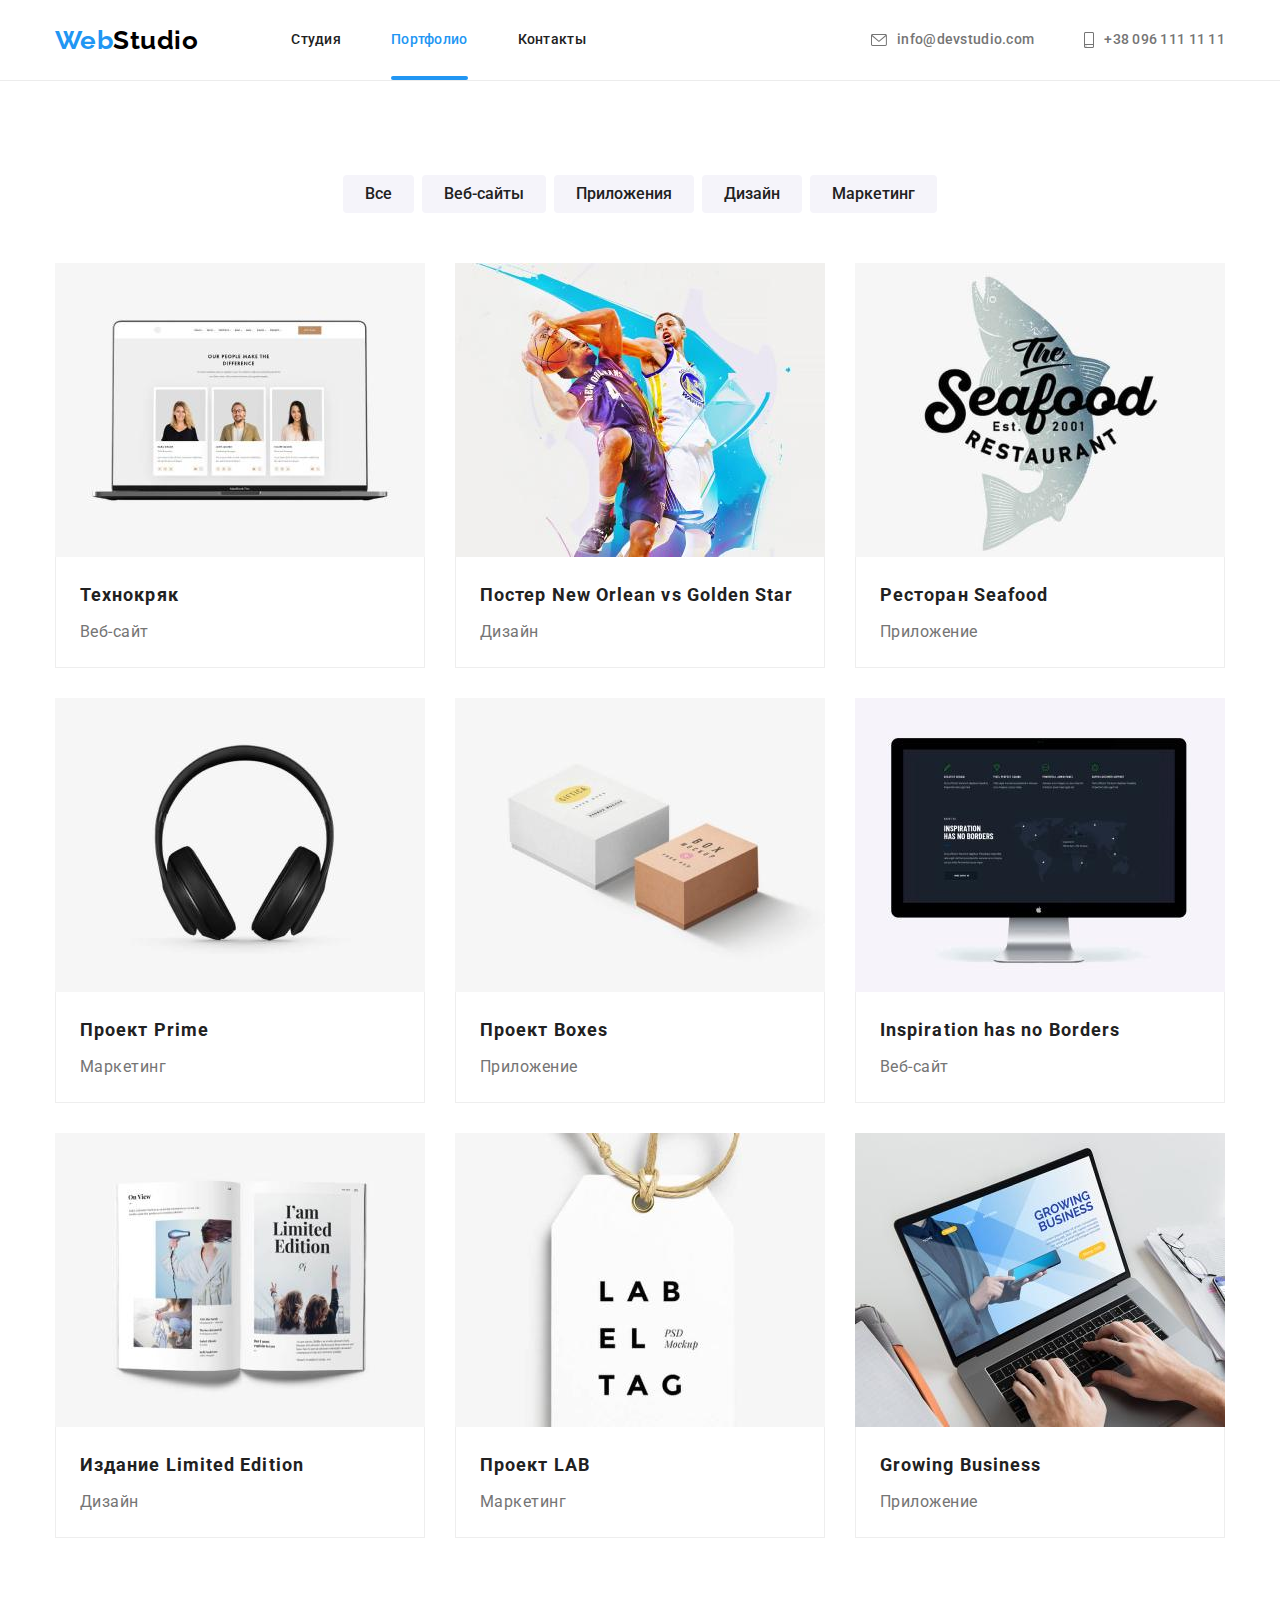
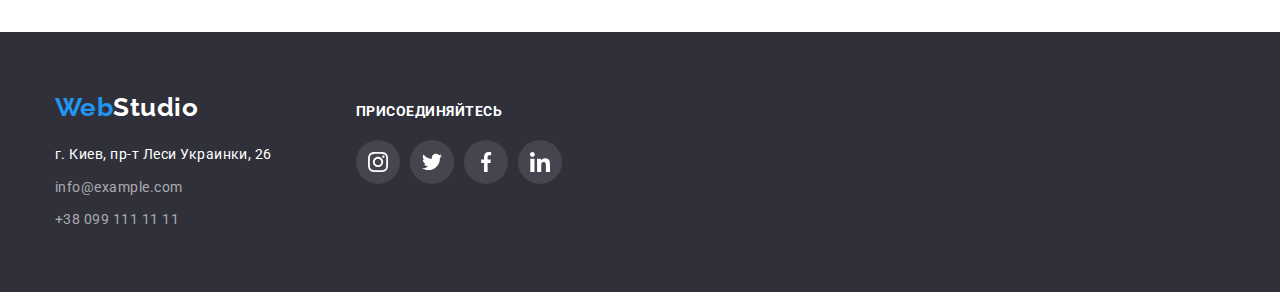
==== portfolio.html @ 0a761961 "add hw5 files" ====
<!DOCTYPE html>
<html lang="ru">
  <head>
    <meta charset="UTF-8" />
    <meta http-equiv="X-UA-Compatible" content="IE=edge" />
    <meta name="viewport" content="width=device-width, initial-scale=1.0" />
    <title>Портфолио</title>
    <link rel="preconnect" href="https://fonts.googleapis.com" />
    <link rel="preconnect" href="https://fonts.gstatic.com" crossorigin />
    <link
      href="https://fonts.googleapis.com/css2?family=Raleway:wght@700&family=Roboto:wght@400;500;700;900&display=swap"
      rel="stylesheet"
    />
    <link
      rel="stylesheet"
      href="https://cdnjs.cloudflare.com/ajax/libs/modern-normalize/1.1.0/modern-normalize.min.css"
    />
    <link rel="stylesheet" href="./css/styles.css" />
  </head>
  <body>
    <!--Шапка -->
    <header class="page-header">
      <div class="container main-nav">
        <a href="./index.html" lang="en" class="logo">
          <span class="accent">Web</span>Studio</a
        >

        <nav>
          <ul class="menu-nav">
            <li class="item">
              <a href="./index.html" class="link">Студия</a>
            </li>
            <li class="item">
              <a href="./portfolio.html" class="link current">Портфолио</a>
            </li>
            <li class="item"><a href="" class="link">Контакты</a></li>
          </ul>
        </nav>

        <ul class="header-contacts">
          <li class="item">
            <a href="mailto:info@devstudio.com" class="link"
              ><svg class="mail-icon" width="16" height="12">
                <use href="./images/icons.svg#icon-envelope"></use>
              </svg>
              info@devstudio.com</a
            >
          </li>
          <li class="item">
            <a href="tel:+380961111111" class="link"
              ><svg class="mail-icon" width="10" height="16">
                <use href="./images/icons.svg#icon-smartphone"></use></svg
              >+38 096 111 11 11
            </a>
          </li>
        </ul>
      </div>
    </header>

    <!--Уникальная часть сайта-->
    <main>
      <section class="section">
        <div class="container">
          <h1 class="section-title visually-hidden">Портфолио</h1>
          <ul class="filters">
            <li class="item">
              <button type="button" class="button secondary">Все</button>
            </li>
            <li class="item">
              <button type="button" class="button secondary">Веб-сайты</button>
            </li>
            <li class="item">
              <button type="button" class="button secondary">Приложения</button>
            </li>
            <li class="item">
              <button type="button" class="button secondary">Дизайн</button>
            </li>
            <li class="item">
              <button type="button" class="button secondary">Маркетинг</button>
            </li>
          </ul>

          <ul class="portfolio">
            <li class="item">
              <a href="" class="link"
                ><div class="portfolio-overlay">
                  <img
                    src="./images/laptop.jpg"
                    alt="Изображение сайта на экране ноутбука"
                    width="370"
                  />
                  <p class="portfolio-overlay-text">
                    Технокряк это современная площадка распространения
                    коронавируса. Компании используют эту платформу для
                    цифрового шпионажа и атак на защищённые сервера конкурентов.
                  </p>
                </div>
                <div class="portfolio-card">
                  <h2 class="title">Технокряк</h2>
                  <p class="text">Веб-сайт</p>
                </div>
              </a>
            </li>
            <li class="item">
              <a href="" class="link"
                ><div class="portfolio-overlay">
                  <img
                    src="./images/poster.jpg"
                    alt="Два баскетболиста с мячом"
                    width="370"
                  />
                  <p class="portfolio-overlay-text">
                    Технокряк это современная площадка распространения
                    коронавируса. Компании используют эту платформу для
                    цифрового шпионажа и атак на защищённые сервера конкурентов.
                  </p>
                </div>
                <div class="portfolio-card">
                  <h2 class="title">
                    Постер
                    <span lang="en">New Orlean vs Golden Star</span>
                  </h2>
                  <p class="text">Дизайн</p>
                </div>
              </a>
            </li>
            <li class="item">
              <a href="" class="link"
                ><div class="portfolio-overlay">
                  <img
                    src="./images/restourant.jpg"
                    alt="Логотип ресторана"
                    width="370"
                  />
                  <p class="portfolio-overlay-text">
                    Технокряк это современная площадка распространения
                    коронавируса. Компании используют эту платформу для
                    цифрового шпионажа и атак на защищённые сервера конкурентов.
                  </p>
                </div>
                <div class="portfolio-card">
                  <h2 class="title">Ресторан <span lang="en">Seafood</span></h2>
                  <p class="text">Приложение</p>
                </div>
              </a>
            </li>
            <li class="item">
              <a href="" class="link"
                ><div class="portfolio-overlay">
                  <img
                    src="./images/headphones.jpg"
                    alt="Наушники"
                    width="370"
                  />
                  <p class="portfolio-overlay-text">
                    Технокряк это современная площадка распространения
                    коронавируса. Компании используют эту платформу для
                    цифрового шпионажа и атак на защищённые сервера конкурентов.
                  </p>
                </div>
                <div class="portfolio-card">
                  <h2 class="title">Проект <span lang="en">Prime</span></h2>
                  <p class="text">Маркетинг</p>
                </div>
              </a>
            </li>
            <li class="item">
              <a href="" class="link"
                ><div class="portfolio-overlay">
                  <img src="./images/boxes.jpg" alt="Две коробки" width="370" />
                  <p class="portfolio-overlay-text">
                    Технокряк это современная площадка распространения
                    коронавируса. Компании используют эту платформу для
                    цифрового шпионажа и атак на защищённые сервера конкурентов.
                  </p>
                </div>
                <div class="portfolio-card">
                  <h2 class="title">Проект <span lang="en">Boxes</span></h2>
                  <p class="text">Приложение</p>
                </div>
              </a>
            </li>
            <li class="item">
              <a href="" class="link"
                ><div class="portfolio-overlay">
                  <img src="./images/site.jpg" alt="Сайт" width="370" />
                  <p class="portfolio-overlay-text">
                    Технокряк это современная площадка распространения
                    коронавируса. Компании используют эту платформу для
                    цифрового шпионажа и атак на защищённые сервера конкурентов.
                  </p>
                </div>
                <div class="portfolio-card">
                  <h2 lang="en" class="title">Inspiration has no Borders</h2>
                  <p class="text">Веб-сайт</p>
                </div>
              </a>
            </li>
            <li class="item">
              <a href="" class="link"
                ><div class="portfolio-overlay">
                  <img
                    src="./images/edition.jpg"
                    alt="Разворот издания"
                    width="370"
                  />
                  <p class="portfolio-overlay-text">
                    Технокряк это современная площадка распространения
                    коронавируса. Компании используют эту платформу для
                    цифрового шпионажа и атак на защищённые сервера конкурентов.
                  </p>
                </div>
                <div class="portfolio-card">
                  <h2 class="title">
                    Издание <span lang="en">Limited Edition</span>
                  </h2>
                  <p class="text">Дизайн</p>
                </div>
              </a>
            </li>
            <li class="item">
              <a href="" class="link"
                ><div class="portfolio-overlay">
                  <img src="./images/label.jpg" alt="Бирка" width="370" />
                  <p class="portfolio-overlay-text">
                    Технокряк это современная площадка распространения
                    коронавируса. Компании используют эту платформу для
                    цифрового шпионажа и атак на защищённые сервера конкурентов.
                  </p>
                </div>
                <div class="portfolio-card">
                  <h2 class="title">Проект <span lang="en">LAB</span></h2>
                  <p class="text">Маркетинг</p>
                </div>
              </a>
            </li>
            <li class="item">
              <a href="" class="link"
                ><div class="portfolio-overlay">
                  <img
                    src="./images/app.jpg"
                    alt="Приложение на экране ноутбука"
                    width="370"
                  />
                  <p class="portfolio-overlay-text">
                    Технокряк это современная площадка распространения
                    коронавируса. Компании используют эту платформу для
                    цифрового шпионажа и атак на защищённые сервера конкурентов.
                  </p>
                </div>
                <div class="portfolio-card">
                  <h2 lang="en" class="title">Growing Business</h2>
                  <p class="text">Приложение</p>
                </div>
              </a>
            </li>
          </ul>
        </div>
      </section>
    </main>

    <!--Подвал-->
    <footer class="footer">
      <div class="container footer-container">
        <div class="footer-contacts">
          <a href="./index.html" lang="en" class="logo">
            <span class="accent">Web</span>Studio</a
          >
          <address class="address">
            <ul>
              <li class="item">
                <a
                  href="https://goo.gl/maps/eB3fRAmNxH7wxSkm9"
                  target="_blank"
                  rel="norefferer noopener"
                  class="address-link link"
                  >г. Киев, пр-т Леси Украинки, 26</a
                >
              </li>
              <li class="item">
                <a href="mailto:info@example.com" class="address-contacts link"
                  >info@example.com</a
                >
              </li>
              <li class="item">
                <a href="tel:+380991111111" class="address-contacts link"
                  >+38 099 111 11 11</a
                >
              </li>
            </ul>
          </address>
        </div>
        <div class="footer-social">
          <p class="social-text">присоединяйтесь</p>
          <ul class="footer-social-list social-list">
            <li class="social-item">
              <a href="" class="social-link"
                ><svg class="social-icon">
                  <use href="./images/icons.svg#icon-instagram"></use></svg
              ></a>
            </li>
            <li class="social-item">
              <a href="" class="social-link"
                ><svg class="social-icon">
                  <use href="./images/icons.svg#icon-twitter"></use></svg
              ></a>
            </li>
            <li class="social-item">
              <a href="" class="social-link"
                ><svg class="social-icon">
                  <use href="./images/icons.svg#icon-facebook"></use></svg
              ></a>
            </li>
            <li class="social-item">
              <a href="" class="social-link"
                ><svg class="social-icon">
                  <use href="./images/icons.svg#icon-linkedin"></use></svg
              ></a>
            </li>
          </ul>
        </div>
      </div>
    </footer>
  </body>
</html>
---- css/styles.css ----
:root {
  --primary-text-color: #757575;
  --title-text-color: #212121;
  --logo-color: #000000;
  --accent-color: #2196f3;
  --primary-btn-accent: #188ce8;
  --primary-white-color: #ffffff;
  --header-border-color: #ececec;
  --portfolio-border-color: #eeeeee;
  --hero-bg-color: #c4c4c4;
  --bright-bg-color: #f5f4fa;
  --primary-icon-color: #afb1b8;
  --footer-bg-color: #2f303a;
  --footer-contacts-text: rgba(255, 255, 255, 0.6);
  --footer-icon-bg: rgba(255, 255, 255, 0.1);
}
body {
  background-color: var(--primary-white-color);

  color: var(--primary-text-color);
  font-family: 'Roboto', sans-serif;
  letter-spacing: 0.03em;
}
.accent {
  color: var(--accent-color);
}
.link {
  text-decoration: none;
}
ul {
  padding: 0;
  margin: 0;

  list-style: none;
}
img {
  display: block;
}
/* мой личный reset */
h1,
h2,
h3,
h4,
h5,
h6,
p {
  margin-top: 0;
  margin-bottom: 0;
}
.visually-hidden {
  position: absolute;
  white-space: nowrap;
  width: 1px;
  height: 1px;
  overflow: hidden;
  border: 0;
  padding: 0;
  clip: rect(0 0 0 0);
  clip-path: inset(50%);
  margin: -1px;
}

/* section */
.section {
  padding-top: 94px;
  padding-bottom: 94px;
}
.section-title {
  margin-bottom: 50px;

  color: var(--title-text-color);
  font-size: 36px;
  line-height: 1.17;
}

/* button или btn */
.button {
  border: none;
  /* border: transparent; (прозрачная)*/
  border-radius: 4px;

  text-decoration: none;
  cursor: pointer;
}

/* container */
.container {
  width: 1200px;
  padding-left: 15px;
  padding-right: 15px;
  margin-left: auto;
  margin-right: auto;
}

/* шапка */
.page-header {
  border-bottom: 1px solid var(--header-border-color);
}
/* main nav */
.main-nav {
  display: flex;
  align-items: center;
}
/* logo */
.logo {
  color: var(--logo-color);
  font-family: 'Raleway', sans-serif;
  font-weight: 700;
  font-size: 26px;
  line-height: 1.19;
  text-decoration: none;
}
.page-header .logo {
  margin-right: 93px;
}

/* menu nav */
.menu-nav {
  display: flex;
}
.menu-nav .item + .item {
  margin-left: 50px;
}
.menu-nav .item {
  position: relative;
}
.menu-nav .link {
  display: block;
  padding-top: 32px;
  padding-bottom: 32px;

  color: var(--title-text-color);
  font-weight: 500;
  font-size: 14px;
  line-height: 1.14;
  letter-spacing: 0.02em;

  transition: color 250ms cubic-bezier(0.4, 0, 0.2, 1);
}
.menu-nav .link.current {
  color: var(--accent-color);
}
.link.current::after {
  position: absolute;
  bottom: 0;

  content: '';
  display: block;
  width: 100%;
  height: 4px;
  background-color: var(--accent-color);
  border-radius: 2px;
}
.menu-nav .link:hover,
.menu-nav .link:focus {
  color: var(--accent-color);
}
/* contacts */
.header-contacts {
  display: flex;
  margin-left: auto;
}
.header-contacts .item + .item {
  margin-left: 50px;
}

.header-contacts .link {
  display: flex;
  align-items: center;

  /* расширяет поле ховера */
  padding-top: 32px;
  padding-bottom: 32px;

  color: var(--primary-text-color);
  font-weight: 500;
  font-size: 14px;
  line-height: 1.14;
  letter-spacing: 0.02em;

  transition: color 250ms cubic-bezier(0.4, 0, 0.2, 1);
}
.header-contacts .link:hover,
.header-contacts .link:focus {
  color: var(--accent-color);
}
.mail-icon {
  margin-right: 10px;
  fill: currentColor;
}

/* Ситили для index.html */
/* hero */
.hero {
  text-align: center;
  padding-top: 200px;
  padding-bottom: 200px;
  background-color: var(--hero-bg-color);

  /* фон-картинка */
  max-width: 1600px;
  min-height: 600px;
  margin-left: auto;
  margin-right: auto;
  background-image: linear-gradient(
      rgba(47, 48, 58, 0.4),
      rgba(47, 48, 58, 0.4)
    ),
    url(../images/web-studio.jpg);
  background-repeat: no-repeat;
  background-position: center;
  background-size: cover;
}
.hero-title {
  width: 696px;
  margin-left: auto;
  margin-right: auto;
  margin-bottom: 30px;

  color: var(--primary-white-color);
  font-weight: 900;
  font-size: 44px;
  line-height: 1.36;
  letter-spacing: 0.06em;
  text-transform: uppercase;
}
.button.primary {
  background-color: var(--accent-color);
  padding-top: 10px;
  padding-bottom: 10px;
  padding-left: 32px;
  padding-right: 32px;
  box-shadow: 0px 4px 4px rgba(0, 0, 0, 0.15);
  min-width: 200px;

  color: var(--primary-white-color);
  font-weight: 700;
  font-size: 16px;
  line-height: 1.87;
  letter-spacing: 0.06em;

  transition: background-color 250ms cubic-bezier(0.4, 0, 0.2, 1);
}
.button.primary:hover,
.button.primary:focus {
  background-color: var(--primary-btn-accent);
}
/* features */
.features {
  display: flex;
}
.features .item {
  flex-basis: calc((100% - 30px * 3) / 4);
}

.features .item + .item {
  margin-left: 30px;
}
.features-item-bg {
  height: 120px;
  background: var(--bright-bg-color);
  border-radius: 4px;
  display: flex;
  justify-content: center;
  align-items: center;
  margin-bottom: 30px;
}
.features-item-icon {
  width: 70px;
  height: 70px;
}

.features .title {
  margin-bottom: 10px;

  color: var(--title-text-color);
  font-size: 14px;
  line-height: 1.14;
  text-transform: uppercase;
}
.features .text {
  font-size: 14px;
  line-height: 1.71;
}
/* our-work */
.our-work {
  text-align: center;
  padding-top: 0;
}
.work {
  display: flex;
}
.work .item + .item {
  margin-left: 30px;
}
.work .item {
  position: relative;
}
.work-item-title {
  position: absolute;
  bottom: 0;
  padding-top: 27px;
  padding-bottom: 27px;

  width: 100%;
  min-height: 70px;

  background-color: rgba(47, 48, 58, 0.8);
  font-weight: 700;
  font-size: 14px;
  line-height: 1.14;
  text-transform: uppercase;
  color: var(--primary-white-color);
}
/* our-team */
.our-team {
  text-align: center;
  background-color: var(--bright-bg-color);

  font-size: 16px;
  line-height: 1.19;
}
.team {
  display: flex;
}
.team .item {
  background: var(--primary-white-color);
  box-shadow: 0px 1px 3px rgba(0, 0, 0, 0.12), 0px 1px 1px rgba(0, 0, 0, 0.14),
    0px 2px 1px rgba(0, 0, 0, 0.2);
  border-radius: 0px 0px 4px 4px;
  padding-bottom: 30px;
}
.team .item + .item {
  margin-left: 30px;
}
.team-card {
  padding-top: 30px;
  padding-bottom: 16px;
}
.team .title {
  margin-bottom: 10px;

  color: var(--title-text-color);
  font-weight: 500;
  font-size: 16px;
}
/* ? .team-social {} */
.social-list {
  display: flex;
  justify-content: center;
}
.social-item {
  width: 44px;
  height: 44px;
  margin-right: 10px;
}
.social-item:last-child {
  margin-right: 0;
}
.social-link {
  width: 100%;
  height: 100%;
  background-color: var(--primary-white-color);
  border-radius: 50%;
  display: flex;
  justify-content: center;
  align-items: center;

  transition: background-color 250ms cubic-bezier(0.4, 0, 0.2, 1);
}
.social-link:hover,
.social-link:focus {
  background-color: var(--accent-color);
}

.social-icon {
  width: 20px;
  height: 20px;
  fill: var(--primary-icon-color);

  transition: fill 250ms cubic-bezier(0.4, 0, 0.2, 1);
}
.social-link:hover .social-icon,
.social-link:focus .social-icon {
  fill: var(--primary-white-color);
}
/* clients */
.clients {
  text-align: center;
}
.clients-list {
  display: flex;
  justify-content: center;
}
.clients-item {
  width: 170px;
  height: 92px;
  margin-right: 30px;
}
.clients-item:last-child {
  margin-right: 0;
}
.clients-link {
  width: 100%;
  height: 100%;
  background-color: var(--primary-white-color);
  border: 1px solid var(--primary-icon-color);
  border-radius: 4px;

  display: flex;
  justify-content: center;
  align-items: center;

  transition: border 250ms cubic-bezier(0.4, 0, 0.2, 1);
}
.clients-link:hover,
.clients-link:focus {
  border: 1px solid var(--accent-color);
}
.clients-icon {
  width: 106px;
  height: 60px;
  fill: var(--primary-icon-color);

  transition: fill 250ms cubic-bezier(0.4, 0, 0.2, 1);
}
.clients-link:hover .clients-icon,
.clients-link:focus .clients-icon {
  fill: var(--accent-color);
}

/* Стили для portfolio.html */
/* filters */
.filters {
  display: flex;
  justify-content: center;
  margin-bottom: 50px;
}
.filters .item + .item {
  margin-left: 8px;
}
/* .filters .item:not(:last-child) {
  margin-right: 8px;
}  аналог*/
.button.secondary {
  background-color: var(--bright-bg-color);
  padding-top: 6px;
  padding-bottom: 6px;
  padding-left: 22px;
  padding-right: 22px;

  color: var(--title-text-color);
  font-weight: 500;
  font-size: 16px;
  line-height: 1.62;

  transition: background-color 250ms cubic-bezier(0.4, 0, 0.2, 1),
    box-shadow 250ms cubic-bezier(0.4, 0, 0.2, 1);
}
.button.secondary:hover,
.button.secondary:focus {
  background-color: var(--accent-color);
  box-shadow: 0px 3px 1px rgba(0, 0, 0, 0.1), 0px 1px 2px rgba(0, 0, 0, 0.08),
    0px 2px 2px rgba(0, 0, 0, 0.12);

  color: var(--primary-white-color);
}
/* portfolio */
.portfolio {
  display: flex;
  flex-wrap: wrap;
}
.portfolio .item {
  flex-basis: calc((100% - 2 * 30px) / 3);
  margin-right: 30px;
  margin-bottom: 30px;

  transition: box-shadow 250ms cubic-bezier(0.4, 0, 0.2, 1);
}
.portfolio .link {
  display: block;
}
.portfolio .link:hover {
  box-shadow: 0px 1px 1px rgba(0, 0, 0, 0.12), 0px 4px 4px rgba(0, 0, 0, 0.06),
    1px 4px 6px rgba(0, 0, 0, 0.16);
}
.portfolio .item:nth-child(3n) {
  margin-right: 0;
}
.portfolio .item:nth-last-child(-n + 3) {
  margin-bottom: 0;
}
.portfolio-overlay {
  position: relative;
  overflow: hidden;
}
.portfolio-overlay-text {
  position: absolute;
  top: 0;
  left: 0;
  transform: translateY(100%);

  height: 100%;
  padding-top: 63px;
  padding-right: 24px;
  padding-bottom: 63px;
  padding-left: 24px;

  background-color: rgba(33, 150, 243, 0.9);
  font-size: 18px;
  line-height: 1.56;
  color: var(--primary-white-color);

  transition: transform 250ms cubic-bezier(0.4, 0, 0.2, 1);
}
.portfolio .link:hover .portfolio-overlay-text {
  transform: translateY(0);
}
.portfolio-card {
  padding-top: 20px;
  padding-right: 24px;
  padding-bottom: 20px;
  padding-left: 24px;
  border-right: 1px solid var(--portfolio-border-color);
  border-bottom: 1px solid var(--portfolio-border-color);
  border-left: 1px solid var(--portfolio-border-color);
}
.portfolio .title {
  margin-bottom: 4px;

  color: var(--title-text-color);
  font-size: 18px;
  line-height: 2;
  letter-spacing: 0.06em;
}
.portfolio .text {
  color: var(--primary-text-color);
  font-size: 16px;
  line-height: 1.87;
}

/* footer */
.footer {
  background-color: var(--footer-bg-color);
  padding-top: 60px;
  padding-bottom: 60px;
}
.footer-container {
  display: flex;
  align-items: baseline;
}
.footer .logo {
  color: var(--primary-white-color);
}

.address {
  margin-top: 20px;
  width: 231px;

  font-style: normal;
  font-size: 14px;
  line-height: 1.71;
}
.address .item + .item {
  margin-top: 9px;
}
.address-link {
  /* display: block; */
  color: var(--primary-white-color);

  transition: color 250ms cubic-bezier(0.4, 0, 0.2, 1);
}
.address-contacts {
  display: inline-block;

  color: var(--footer-contacts-text);

  transition: color 250ms cubic-bezier(0.4, 0, 0.2, 1);
}
.address-link:hover,
.address-link:focus,
.address-contacts:hover,
.address-contacts:focus {
  color: var(--accent-color);
}
.footer-social {
  margin-left: 70px;
  width: 206px;
}
.social-text {
  margin-bottom: 20px;

  font-weight: 700;
  font-size: 14px;
  line-height: 1.14;
  text-transform: uppercase;
  color: #ffffff;
}
.footer-social-list .social-link {
  background-color: var(--footer-icon-bg);
}
.footer-social-list .social-icon {
  fill: var(--primary-white-color);
}
.footer-social-list .social-link:hover,
.footer-social-list .social-link:focus {
  background-color: var(--accent-color);
}

/* modal */
.backdrop {
  position: fixed;
  top: 0;
  /* left: 0; */
  transition: opacity 777ms cubic-bezier(0.57, 0.33, 0, 0.64);

  width: 100vw;
  height: 100vh;

  background-color: rgba(0, 0, 0, 0.2);
}
.backdrop.is-hidden {
  visibility: hidden;
  opacity: 0;
  pointer-events: none;
}
/* scale opacity */
.modal {
  position: absolute;
  top: 50%;
  left: 50%;
  transform: translate(-50%, -50%);

  min-width: 528px;
  min-height: 581px;

  background-color: var(--primary-white-color);
  box-shadow: 0px 1px 3px rgba(0, 0, 0, 0.12), 0px 1px 1px rgba(0, 0, 0, 0.14),
    0px 2px 1px rgba(0, 0, 0, 0.2);
  border-radius: 4px;
}

.button.close {
  position: absolute;
  top: 8px;
  right: 8px;

  display: flex;
  justify-content: center;
  align-items: center;
  width: 30px;
  height: 30px;

  background-color: var(--primary-white-color);
  border: 1px solid rgba(0, 0, 0, 0.1);
  border-radius: 50%;
  box-sizing: border-box;
}
.close-modal-icon {
  fill: var(--logo-color);
}
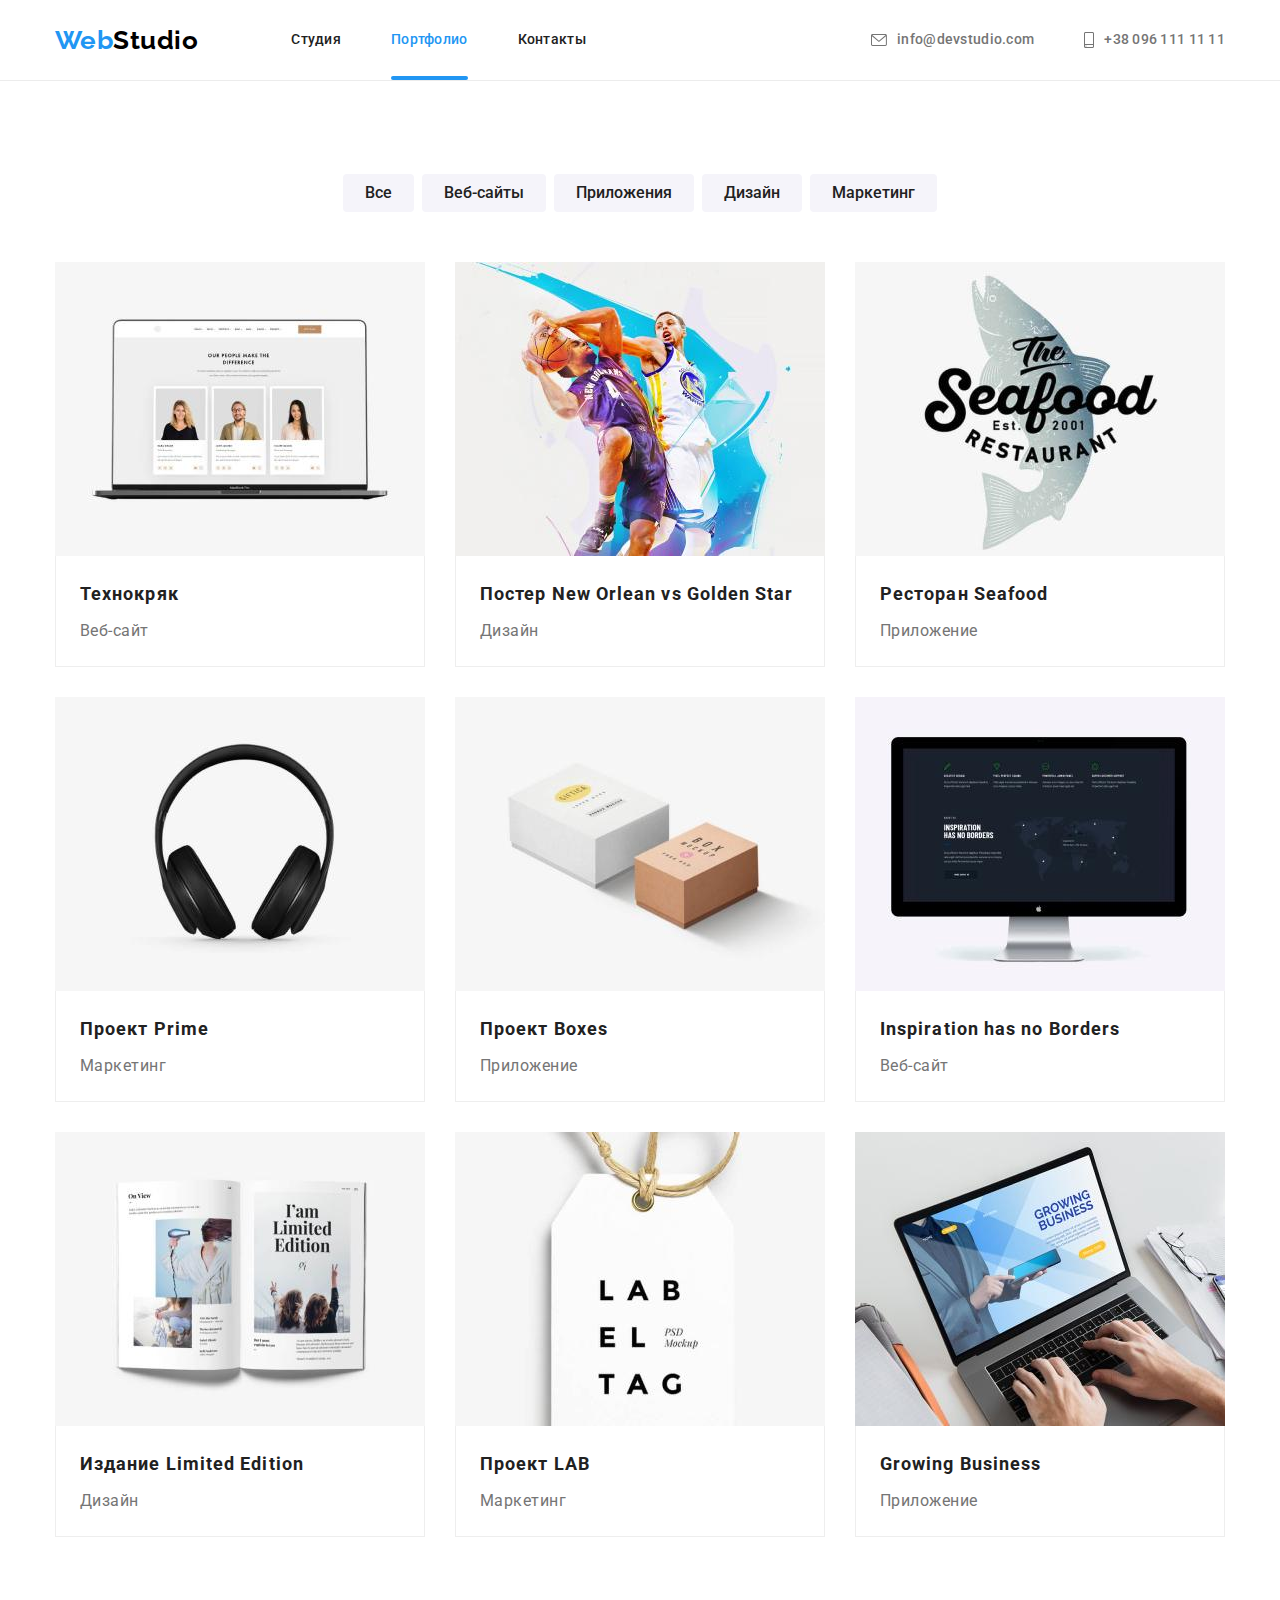
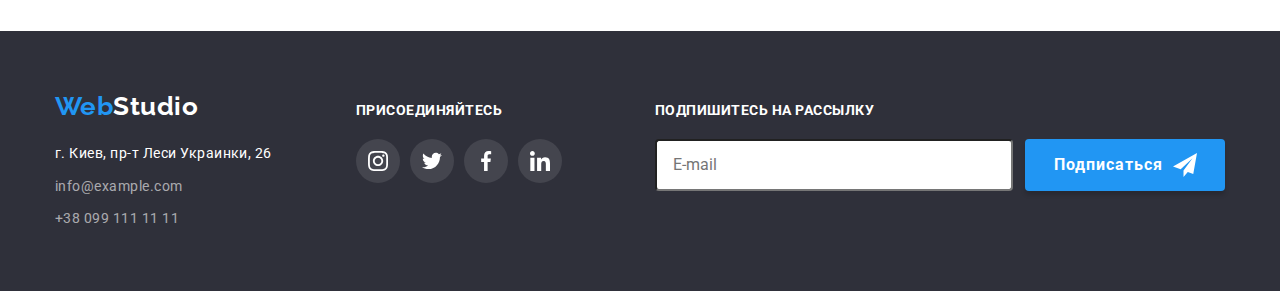
==== commit f4d575ce: "add inputs" ====
--- a/portfolio.html
+++ b/portfolio.html
@@ -319,6 +319,23 @@
             </li>
           </ul>
         </div>
+        <div class="email-input">
+          <p class="email-text">Подпишитесь на рассылку</p>
+          <form class="email-form">
+            <input
+              type="email"
+              name="e-mail"
+              id=""
+              class="e-mail"
+              placeholder="E-mail"
+            />
+            <button type="submit" class="button submit">
+              Подписаться<svg class="send-icon">
+                <use href="./images/icons.svg#icon-send"></use>
+              </svg>
+            </button>
+          </form>
+        </div>
       </div>
     </footer>
   </body>
--- a/css/styles.css
+++ b/css/styles.css
@@ -13,8 +13,12 @@
   --footer-bg-color: #2f303a;
   --footer-contacts-text: rgba(255, 255, 255, 0.6);
   --footer-icon-bg: rgba(255, 255, 255, 0.1);
+  /* --timing-function: cubic-bezier(0.4, 0, 0.2, 1);
+  --duration: 250ms;  МОЖНО задавать для анимации*/
 }
 body {
+  padding-top: 80px;
+
   background-color: var(--primary-white-color);
 
   color: var(--primary-text-color);
@@ -94,6 +98,14 @@
 
 /* шапка */
 .page-header {
+  position: fixed;
+  top: 0;
+  left: 0;
+  z-index: 1;
+
+  width: 100%;
+
+  background-color: var(--primary-white-color);
   border-bottom: 1px solid var(--header-border-color);
 }
 /* main nav */
@@ -113,7 +125,6 @@
 .page-header .logo {
   margin-right: 93px;
 }
-
 /* menu nav */
 .menu-nav {
   display: flex;
@@ -121,10 +132,8 @@
 .menu-nav .item + .item {
   margin-left: 50px;
 }
-.menu-nav .item {
+.menu-nav .link {
   position: relative;
-}
-.menu-nav .link {
   display: block;
   padding-top: 32px;
   padding-bottom: 32px;
@@ -163,7 +172,6 @@
 .header-contacts .item + .item {
   margin-left: 50px;
 }
-
 .header-contacts .link {
   display: flex;
   align-items: center;
@@ -190,7 +198,7 @@
 }
 
 /* Ситили для index.html */
-/* hero */
+/** hero */
 .hero {
   text-align: center;
   padding-top: 200px;
@@ -430,7 +438,7 @@
 }
 
 /* Стили для portfolio.html */
-/* filters */
+/** filters */
 .filters {
   display: flex;
   justify-content: center;
@@ -465,7 +473,7 @@
 
   color: var(--primary-white-color);
 }
-/* portfolio */
+/** portfolio */
 .portfolio {
   display: flex;
   flex-wrap: wrap;
@@ -480,7 +488,8 @@
 .portfolio .link {
   display: block;
 }
-.portfolio .link:hover {
+.portfolio .link:hover,
+.portfolio .link:focus {
   box-shadow: 0px 1px 1px rgba(0, 0, 0, 0.12), 0px 4px 4px rgba(0, 0, 0, 0.06),
     1px 4px 6px rgba(0, 0, 0, 0.16);
 }
@@ -513,7 +522,8 @@
 
   transition: transform 250ms cubic-bezier(0.4, 0, 0.2, 1);
 }
-.portfolio .link:hover .portfolio-overlay-text {
+.portfolio .link:hover .portfolio-overlay-text,
+.portfolio .link:focus .portfolio-overlay-text {
   transform: translateY(0);
 }
 .portfolio-card {
@@ -539,7 +549,7 @@
   line-height: 1.87;
 }
 
-/* footer */
+/** footer */
 .footer {
   background-color: var(--footer-bg-color);
   padding-top: 60px;
@@ -552,7 +562,6 @@
 .footer .logo {
   color: var(--primary-white-color);
 }
-
 .address {
   margin-top: 20px;
   width: 231px;
@@ -565,7 +574,6 @@
   margin-top: 9px;
 }
 .address-link {
-  /* display: block; */
   color: var(--primary-white-color);
 
   transition: color 250ms cubic-bezier(0.4, 0, 0.2, 1);
@@ -587,14 +595,15 @@
   margin-left: 70px;
   width: 206px;
 }
-.social-text {
+.social-text,
+.email-text {
   margin-bottom: 20px;
 
   font-weight: 700;
   font-size: 14px;
   line-height: 1.14;
   text-transform: uppercase;
-  color: #ffffff;
+  color: var(--primary-white-color);
 }
 .footer-social-list .social-link {
   background-color: var(--footer-icon-bg);
@@ -606,13 +615,66 @@
 .footer-social-list .social-link:focus {
   background-color: var(--accent-color);
 }
-
-/* modal */
+.email-input {
+  margin-left: auto;
+  width: 570px;
+}
+.email-form {
+  display: flex;
+}
+.e-mail {
+  /* border: 1px solid rgba(255, 255, 255, 0.3); */
+  /* filter: drop-shadow(0px 4px 4px rgba(0, 0, 0, 0.15)); */
+  width: 358px;
+  padding-top: 15px;
+  padding-bottom: 15px;
+  padding-left: 16px;
+  margin-right: 12px;
+  border-radius: 4px;
+}
+.e-mail::placeholder {
+  font-size: 16px;
+  line-height: 1.25;
+  /* display: flex;
+  align-items: center; */
+  /* color: var(--footer-contacts-text); */
+}
+.button.submit {
+  display: flex;
+  align-items: center;
+  text-align: center;
+
+  padding-top: 10px;
+  padding-right: 28px;
+  padding-bottom: 10px;
+  padding-left: 29px;
+  background-color: var(--accent-color);
+  box-shadow: 0px 4px 4px rgba(0, 0, 0, 0.15);
+
+  font-weight: 700;
+  font-size: 16px;
+  line-height: 1.87;
+  letter-spacing: 0.06em;
+
+  color: var(--primary-white-color);
+}
+.send-icon {
+  margin-left: 10px;
+
+  width: 24px;
+  height: 24px;
+
+  fill: currentColor;
+}
+
+/** modal */
 .backdrop {
   position: fixed;
   top: 0;
-  /* left: 0; */
-  transition: opacity 777ms cubic-bezier(0.57, 0.33, 0, 0.64);
+  left: 0;
+  z-index: 3;
+  opacity: 1;
+  transition: opacity 222ms cubic-bezier(0.57, 0.33, 0, 0.64);
 
   width: 100vw;
   height: 100vh;
@@ -620,26 +682,70 @@
   background-color: rgba(0, 0, 0, 0.2);
 }
 .backdrop.is-hidden {
-  visibility: hidden;
+  /* visibility: hidden; */
   opacity: 0;
   pointer-events: none;
 }
-/* scale opacity */
 .modal {
   position: absolute;
   top: 50%;
   left: 50%;
-  transform: translate(-50%, -50%);
+  transform: translate(-50%, -50%) scale(1);
+  transition: transform 222ms cubic-bezier(0.57, 0.33, 0, 0.64);
 
   min-width: 528px;
   min-height: 581px;
+  padding-top: 40px;
+  padding-right: 40px;
+  padding-bottom: 40px;
+  padding-left: 40px;
 
   background-color: var(--primary-white-color);
   box-shadow: 0px 1px 3px rgba(0, 0, 0, 0.12), 0px 1px 1px rgba(0, 0, 0, 0.14),
     0px 2px 1px rgba(0, 0, 0, 0.2);
   border-radius: 4px;
 }
-
+.modal-text {
+  margin-bottom: 12px;
+
+  font-weight: 700;
+  font-size: 20px;
+  line-height: 1.15;
+  text-align: center;
+  color: var(--title-text-color);
+}
+.form-field {
+  display: flex;
+  flex-direction: column;
+  margin-bottom: 10px;
+}
+.form-field label {
+  margin-bottom: 4px;
+
+  font-size: 12px;
+  line-height: 1.17;
+  letter-spacing: 0.01em;
+}
+.form-field input {
+  padding-top: 11px;
+  padding-right: auto;
+  padding-bottom: 11px;
+  padding-left: 12px;
+}
+.form-field textarea {
+  height: 120px;
+  padding: 12px 16px;
+  resize: none;
+}
+.form-field textarea::placeholder {
+  font-size: 14px;
+  line-height: 1.14;
+  letter-spacing: 0.01em;
+  color: rgba(117, 117, 117, 0.5);
+}
+.backdrop.is-hidden .modal {
+  transform: translate(-50%, -50%) scale(0.3);
+}
 .button.close {
   position: absolute;
   top: 8px;
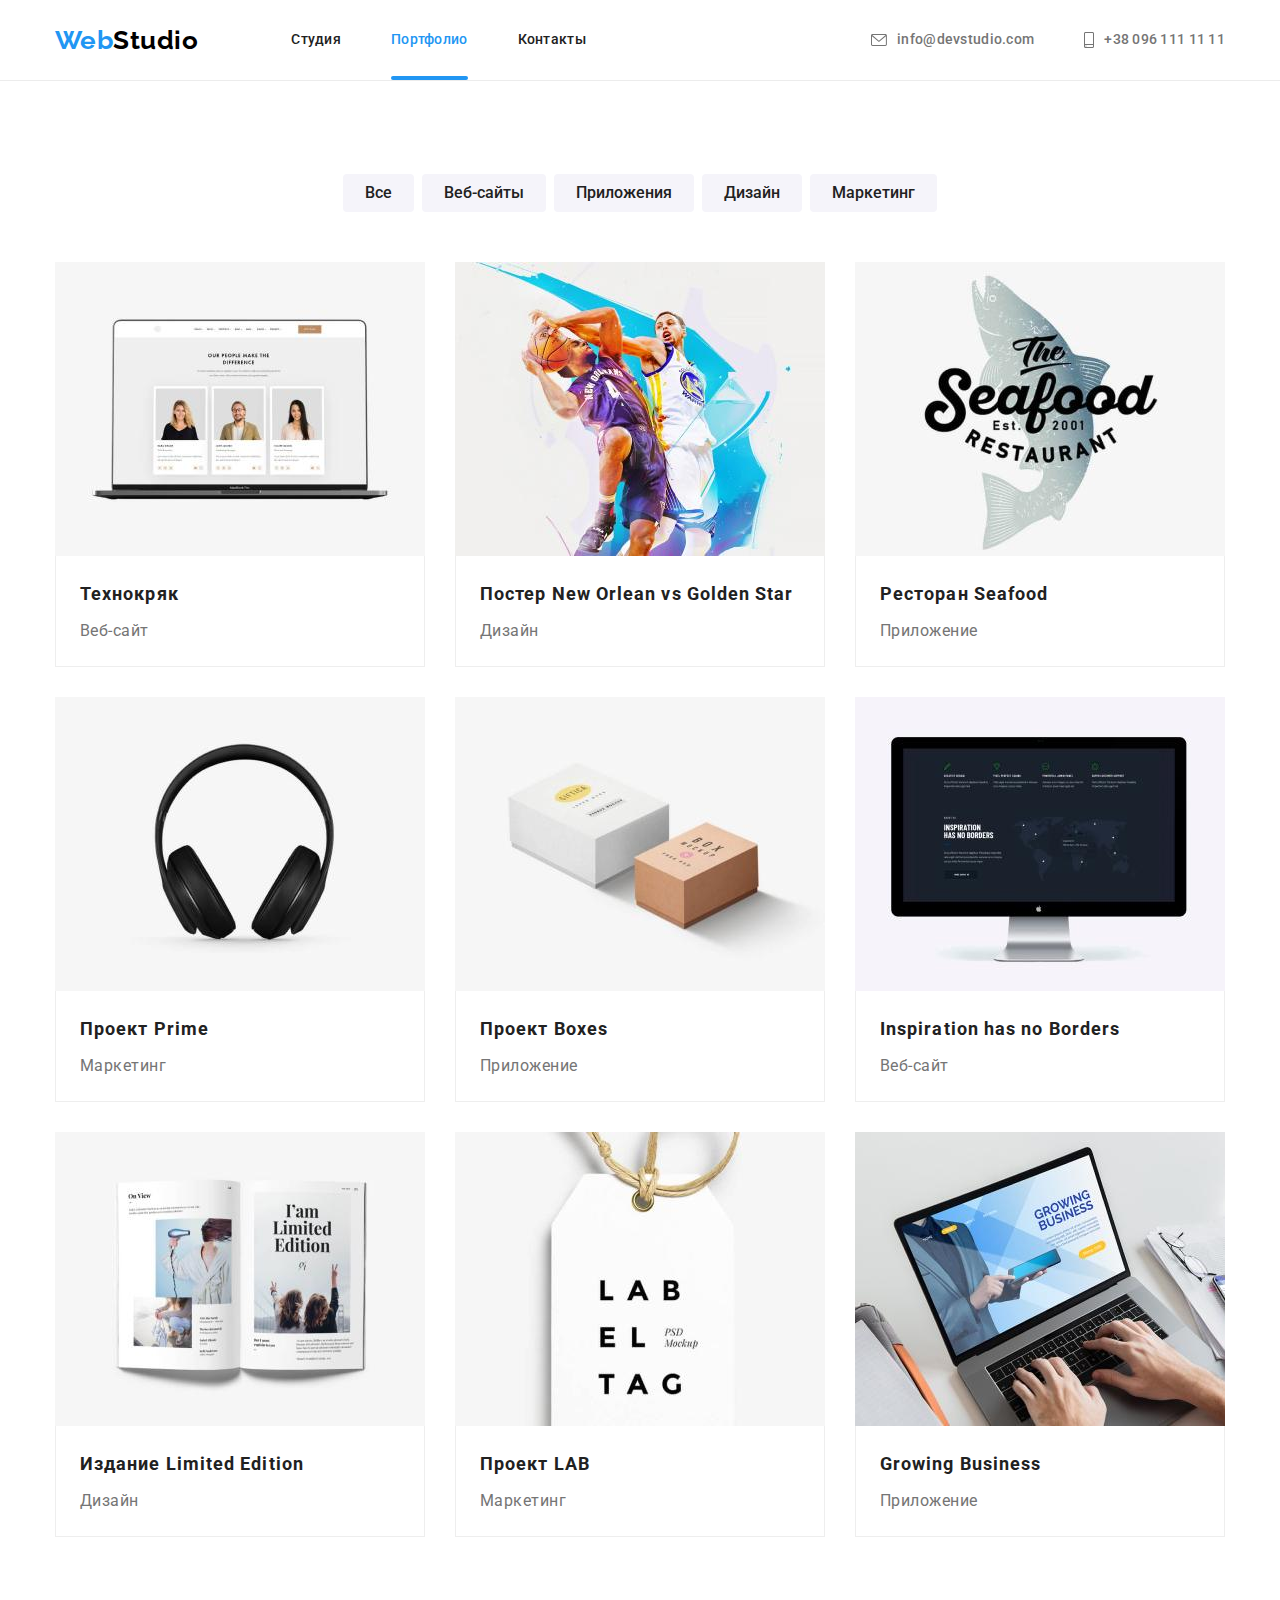
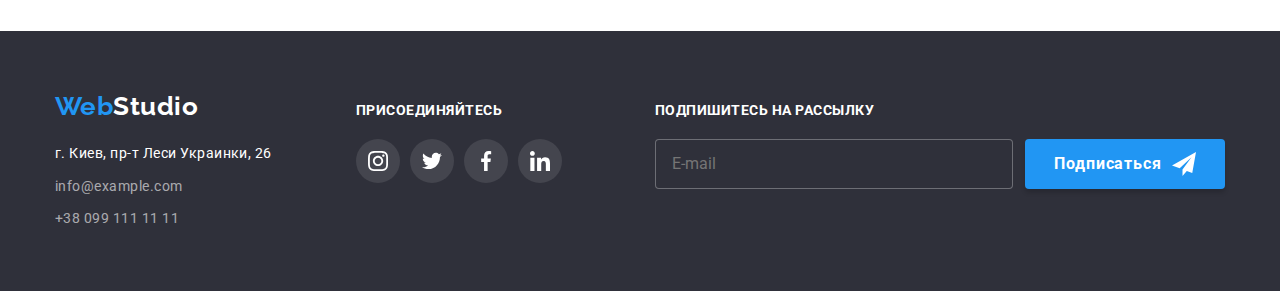
==== commit 7908693d: "add forms" ====
--- a/portfolio.html
+++ b/portfolio.html
@@ -262,7 +262,7 @@
     <!--Подвал-->
     <footer class="footer">
       <div class="container footer-container">
-        <div class="footer-contacts">
+        <div>
           <a href="./index.html" lang="en" class="logo">
             <span class="accent">Web</span>Studio</a
           >
@@ -319,23 +319,22 @@
             </li>
           </ul>
         </div>
-        <div class="email-input">
-          <p class="email-text">Подпишитесь на рассылку</p>
-          <form class="email-form">
+        <form class="footer-form">
+          <p class="footer-form-text">Подпишитесь на рассылку</p>
+          <div class="footer-form-field">
             <input
               type="email"
-              name="e-mail"
-              id=""
-              class="e-mail"
+              name="footer-email"
+              class="footer-form-email"
               placeholder="E-mail"
             />
-            <button type="submit" class="button submit">
+            <button type="submit" class="button subscribe">
               Подписаться<svg class="send-icon">
                 <use href="./images/icons.svg#icon-send"></use>
               </svg>
             </button>
-          </form>
-        </div>
+          </div>
+        </form>
       </div>
     </footer>
   </body>
--- a/css/styles.css
+++ b/css/styles.css
@@ -352,7 +352,6 @@
   font-weight: 500;
   font-size: 16px;
 }
-/* ? .team-social {} */
 .social-list {
   display: flex;
   justify-content: center;
@@ -596,7 +595,7 @@
   width: 206px;
 }
 .social-text,
-.email-text {
+.footer-form-text {
   margin-bottom: 20px;
 
   font-weight: 700;
@@ -615,39 +614,45 @@
 .footer-social-list .social-link:focus {
   background-color: var(--accent-color);
 }
-.email-input {
+
+.footer-form {
   margin-left: auto;
   width: 570px;
 }
-.email-form {
-  display: flex;
-}
-.e-mail {
-  /* border: 1px solid rgba(255, 255, 255, 0.3); */
-  /* filter: drop-shadow(0px 4px 4px rgba(0, 0, 0, 0.15)); */
+.footer-form-field {
+  display: flex;
+}
+.footer-form-email {
   width: 358px;
-  padding-top: 15px;
-  padding-bottom: 15px;
+  min-height: 50px;
   padding-left: 16px;
   margin-right: 12px;
   border-radius: 4px;
-}
-.e-mail::placeholder {
+  border: 1px solid rgba(255, 255, 255, 0.3);
+  background-color: var(--footer-bg-color);
+  /*? filter: drop-shadow(0px 4px 4px rgba(0, 0, 0, 0.15)); */
+
   font-size: 16px;
   line-height: 1.25;
-  /* display: flex;
-  align-items: center; */
+  color: var(--footer-contacts-text);
+}
+.footer-form-email::placeholder {
+  font-size: 16px;
+  line-height: 1.25;
   /* color: var(--footer-contacts-text); */
 }
-.button.submit {
-  display: flex;
+.footer-form-email:focus {
+  outline: none;
+  border: 1px solid var(--accent-color);
+}
+.button.subscribe {
+  display: flex;
+  justify-content: center;
   align-items: center;
-  text-align: center;
-
-  padding-top: 10px;
-  padding-right: 28px;
-  padding-bottom: 10px;
-  padding-left: 29px;
+
+  width: 200px;
+  min-height: 50px;
+
   background-color: var(--accent-color);
   box-shadow: 0px 4px 4px rgba(0, 0, 0, 0.15);
 
@@ -705,7 +710,7 @@
     0px 2px 1px rgba(0, 0, 0, 0.2);
   border-radius: 4px;
 }
-.modal-text {
+.modal-form-text {
   margin-bottom: 12px;
 
   font-weight: 700;
@@ -719,20 +724,37 @@
   flex-direction: column;
   margin-bottom: 10px;
 }
-.form-field label {
-  margin-bottom: 4px;
+.form-field-wrapper {
+  position: relative;
+
+  margin-top: 4px;
+}
+.form-field-input {
+  display: block;
+  width: 100%;
+  height: 40px;
+
+  padding-top: 11px;
+  padding-right: auto;
+  padding-bottom: 11px;
+  padding-left: 42px;
+  /* border: 1px solid var(--accent-color); */
+  border-radius: 4px;
 
   font-size: 12px;
   line-height: 1.17;
   letter-spacing: 0.01em;
 }
-.form-field input {
-  padding-top: 11px;
-  padding-right: auto;
-  padding-bottom: 11px;
-  padding-left: 12px;
-}
-.form-field textarea {
+.form-icon {
+  position: absolute;
+  top: 50%;
+  left: 12px;
+  transform: translateY(-50%);
+
+  width: 18px;
+  height: 18px;
+}
+.form-icon .form-field textarea {
   height: 120px;
   padding: 12px 16px;
   resize: none;
@@ -760,8 +782,12 @@
   background-color: var(--primary-white-color);
   border: 1px solid rgba(0, 0, 0, 0.1);
   border-radius: 50%;
-  box-sizing: border-box;
+
+  color: var(--logo-color);
 }
 .close-modal-icon {
-  fill: var(--logo-color);
-}
+  fill: currentColor;
+}
+.button.close:hover {
+  color: var(--accent-color);
+}
